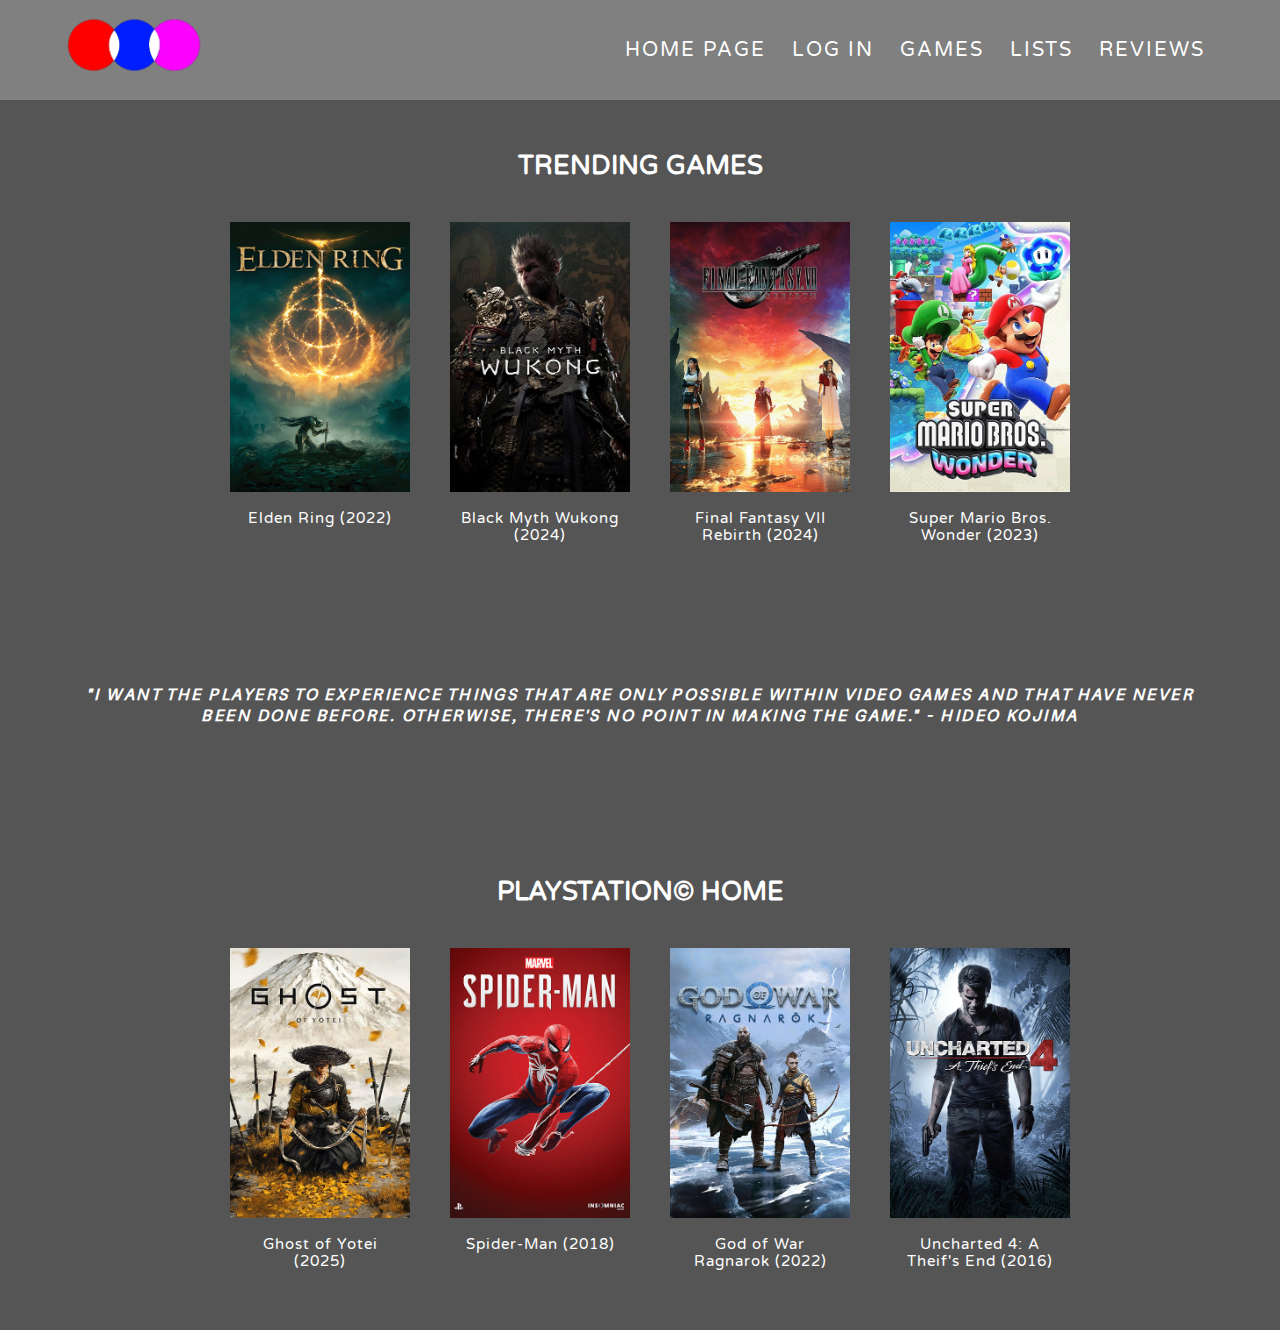
==== games.html @ 78359f3a "Add files via upload" ====
<!DOCTYPE html>
<html lang="en">
<head>
    <meta charset="UTF-8">
    <meta name="viewport" content="width=device-width, initial-scale=1.0">
    <title>Games</title>
    <link rel="stylesheet"
    href="styles.css">
</head>
<body>
    <div class="box-area">
        <header>
        <div class="wrapper">
            <div class="logo">
                <a href="#"><img src="Images/Gamerboxd logo2.png" alt="GameBoxd logo"></a>
            </div>
          
            <nav>
                <a href="index.html">Home Page</a>
                <a href="log-in.html">Log In</a>
                <a href="games.html">Games</a>
                <a href="lists.html">Lists</a>
                <a href="Review Page.html">Reviews</a>
            </nav>
          
            <div class="dropdown">
                <button>≡</button>
                <div class="nav-button">
                  <a href="index.html">Home Page</a>
                  <a href="log-in.html">Log In</a>
                  <a href="games.html">Games</a>
                  <a href="lists.html">Lists</a>
                  <a href="Review Page.html">Reviews</a>
                </div>
            </div>
          
        </div>
        </header>
    
    </div>

    <div class="main-game-page">

        <h2>TRENDING GAMES</h2>

        <div class="top-games">

        <div class="gaming">
        <img src="Images/elden-ring.png" alt="Elden Ring">
        <div class="caption">Elden Ring (2022)</div>
        </div>

        <div class="gaming">
        <img src="Images/black-myth-wukong.png" alt="Black Myth Wukong">
        <div class="caption">Black Myth Wukong (2024)</div>
        </div>

        <div class="gaming">
        <img src="Images/final-fantasy.png" alt="Final Fantasy VII Rebirth">
        <div class="caption">Final Fantasy VII Rebirth (2024)</div>
        </div>
  
        <div class="gaming">
        <img src="Images/mario.png" alt="Super Mario Bros. Wonder">
        <div class="caption">Super Mario Bros. Wonder (2023)</div>
        </div>

        </div>

        <h1>"I want the players to experience things that are only possible within video games and that have never been done before. Otherwise, there's no point in making the game." - Hideo Kojima</h1>

        <h2>PLAYSTATION© HOME</h2>

        <div class="top-games">

        <div class="gaming">
        <img src="Images/ghost-of-yotei.png" alt="Ghost of Yotei">
        <div class="caption">Ghost of Yotei (2025)</div>
        </div>

        <div class="gaming">
        <img src="Images/spiderman-2018.png" alt="Spider-man 2018">
        <div class="caption">Spider-Man (2018)</div>
        </div>

        <div class="gaming">
        <img src="Images/god-ragnarok.png" alt="God of War Ragnarok">
        <div class="caption">God of War Ragnarok (2022)</div>
        </div>
  
        <div class="gaming">
        <img src="Images/uncharted4.png" alt="Uncharted 4">
        <div class="caption">Uncharted 4: A Theif's End (2016)</div>
        </div>

        </div>

    </div>

</body>
</html>
---- styles.css ----
@import url('https://fonts.googleapis.com/css2?family=Hedvig+Letters+Sans&family=Varela+Round&display=swap');

 * {
    margin: 0;
    padding: 0;
}

html {
    font-size: 110%;
}

body {
    display: flex;
    flex-direction: column;
    font-family: 'Hedvig Letters Sans', 'Varela Round', sans-serif;
    text-align: center;
    background-color: #555555;
}

h1 {
    text-transform: uppercase;
    letter-spacing: 0.14rem;
    color: white;
    text-align: center;
}

img {
    display: block;
}

.wrapper {
    width: 90%;
    margin: 0 auto;
}

header {
    width: 100%;
    height: 100px;
    background: grey;
    position: fixed;
}

.logo {
    width: 30%;
    float: left;
    text-align: left;
}

.logo img {
    max-height: 70px;
    padding-top: 10px;
}

nav {
    float: right;
    line-height: 100px;
}

nav a {
    text-decoration: none;
    font-family: 'Varela Round';
    letter-spacing: 2px;
    font-size: 20px;
    color: white;
    padding: 36px 10px;
    margin: 0 1px;
    text-transform: uppercase;
    font-weight: 500;
}

nav a:hover {
    background: white;
    color: black;
}

.banner-area {
    background-image: url(Images/Astrobot.jpeg);
    background-size: cover;
    background-position: center center;
    top: 100px;
    height: 100vh;
    width: 100%;
    position: fixed;
    z-index: -1;
}

.banner-area::after{
    content: '';
    position: absolute;
    top: 0;
    left: 0;
    display: block;
    width: 100%;
    height: 100%;
    background: #555555;
    opacity: .7;
    z-index: -1;
}

.banner-area h2 {
    padding-top: 15%;
    font-size: 65px;
    color: white;
}

.content-area {
    width: 100%;
    height: 1900px;
    position: relative;
    background: #555555;
    top: 800px;
}

.content-area h2 {
    font-size: 20px;
    margin: 0;
    padding-top: 80px;
    padding-bottom: 20px;
    letter-spacing: 4px;
    color: white;
    font-family:'Varela Round';
}

.dropdown {
    display: inline-block;
    text-align: left;
}

.dropdown button {
    background-color: hsl(0, 0%, 80%);
    color: white;
    padding: 10px 15px;
    border: none;
    cursor: pointer;
    position: absolute;
    right: 0;
    margin-right: 15px;
    font-size: xx-large;
    width: 80px;
}

.dropdown a {
    display: block;
    color: black;
    text-decoration: none;
    padding: 10px 15px;
}

.dropdown .nav-button {
    display: none;
    position: absolute;
    right:0;
    margin-right: 5px;
    margin-top: 55px;
    background-color: hsl(0, 0%, 95%);
    min-width: 100px;
    box-shadow: 2px 2px 5px rgba(0, 0%, 0%, 0.8);
    z-index: 3;
}

.dropdown:hover .nav-button {
    display: block;
}

.dropdown:hover button {
    background-color: hsl(0, 0%, 70%);
}

.dropdown a:hover {
    background-color: hsl(0, 0%, 90%);
}

@media (min-width: 1024px) {
    .dropdown {
        display: none;
    }
}

@media (max-width: 1025px) {
    nav {
        display: none;
    }
}

/*TRENDING GAMES*/

.featured-games {
    display: flex;
    flex-wrap: wrap;
    justify-content: center;
    gap: 20px;
}

.poster {
    width: 200px;
    padding: 10px;
    box-sizing: border-box;
}

.poster img {
    max-width: 100%;
    height: auto;
    display: block;
    margin: 10px;
}

@media (max-width: 768px) {
    .poster {
        width: 45%;

    }
}

@media (max-width: 480px) {
    .poster {
        width: 90%;

    }
}

.list-row {
    display: flex;
    flex-wrap: wrap;
    justify-content: center;
    gap: 20px;
}

.list-container {
    width: 200px;
    padding: 10px;
    box-sizing: border-box;
}

.list-container img {
    max-width: 100%;
    height: auto;
    display: block;
    margin: 10px;
}

.caption {
    text-align: center;
    align-items: center;
    color: white;
    font-family: 'Varela Round';
    font-size: smaller;
    letter-spacing: 1px;
    padding-top: 8px;
    padding-bottom: 50px;
}

@media (max-width: 768px) {
    .list {
        width: 45%;

    }
}

@media (max-width: 480px) {
    .list {
        width: 90%;

    }
}

.page-footer {
    background-color: grey;
}

.footer-row {
    color: white;
    text-align: center;
}

.footer-list {
    list-style: none;
    margin: 3rem 0;
    padding-top: 80px;
}

.footer-list li {
    margin: 1rem 0;
}

.footer-list a {
    color: white;
    font-size: 1.25rem;
    font-weight: bold;
}

.copyright {
    border-top: 2px solid white;
    font-size: 1.25rem;
    padding-top: 60px;
    padding-bottom: 80px;
}

/*LOG IN CSS*/

    
.login-container {
    height: 100%;
    margin: 0;
    margin-top: 250px;
    display: flex;
    justify-content: center;
    align-items: center;
}

.login {
    border: 1px solid black;
    width: 400px;
    height: 500px;
    background: url('Images/no\ mans\ sky.jpg');
    color: white;
    border-radius: 20px;
    box-shadow: 0px 0px 20px black;
    background-size: cover;
    background-position: center;
    overflow: hidden;
}

form {
    display: block;
    box-sizing: border-box;
    padding: 40px;
    width: 100%;
    height: 100%;
    backdrop-filter: brightness(60%);
    flex-direction: column;
    display: flex;
    gap: 5px;
}

.login h1 {
    font-weight: normal;
    font-size: 24px;
    text-shadow: 0px 0px 2px black;
    margin-bottom: 60px;
}

label {
    color: rgba(255, 255, 255, 0.8);
    text-transform: uppercase;
    font-size: 10px;
    letter-spacing: 2px;
    padding-left: 10px;
}

input {
    background: rgba(255, 255, 255, 0.3);
    height: 40px;
    line-height: 40px;
    border-radius: 20px;
    padding: 0 20px;
    border: none;
    margin-bottom: 20px;
    color: white;
}

.login button {
    background: rgb(45, 126, 231);
    height: 40px;
    line-height: 40px;
    border-radius: 40px;
    border: none;
    margin: 10px 0;
    box-shadow: 0px 0px 5px rgba(0, 0, 0, 0.3);
    color: white;
}

/*REVIEW PAGE*/

.main-review-page {
    height: 100%;
    margin: 0;
    margin-top: 200px;
    display: flex;
    justify-content: center;
    align-items: center;
    flex-direction: column;
}

.review-welcome h1 {
    display: flex;
    text-align: center;
    font-family: 'Varela Round';
    padding-bottom: 60px;
    font-size: x-large;
    padding-left: 20px;
    padding-right: 20px;
}

.written-reviews {
    border-top: 2px solid white;
    padding-top: 40px;
    color: white;
    margin: 0 100px;
}

.written-reviews h2 {
    font-size: large;
    text-align: left;
    padding-bottom: 20px;
}

.written-reviews h3 {
    font-size: x-large;
    padding-bottom: 40px;
    text-align: left;
}

.review-poster {
    flex-direction: row;
}

.review-poster img {
    width: 235px;
    padding-bottom: 40px;
    border: 10% white;
}

.review-poster p {
    color: white;
    font-style: italic;
    letter-spacing: 1px;
}

.written-reviews h4 {
    padding-bottom: 40px;
    padding-top: 20px;
    text-align: right;
    letter-spacing: 2px;
}

.comments {
    text-align: left;
}

.comments h2 {
    font-size: x-large;
    padding-bottom: 40px;
    text-transform: uppercase;
}

.comments h3 {
    font-size: large;
}

.comments p {
    margin-left: 100px;
    padding-bottom: 80px;
    font-style: italic;
    letter-spacing: 1px;
}

/*GAMES HOME*/

.main-game-page h2 {
    padding-top: 150px;
    color: white;
    font-family: 'Varela Round';
}

.main-game-page h1 {
    padding-top: 80px;
    font-size: medium;
    margin-left: 80px;
    margin-right: 80px;
    font-style: italic;
}


.top-games {
    padding-top: 20px;
    display: flex;
    flex-wrap: wrap;
    justify-content: center;
    gap: 20px;
}

.gaming {
    width: 200px;
    padding: 10px;
    box-sizing: border-box;
}

.gaming img {
    max-width: 100%;
    height: auto;
    display: block;
    margin: 10px;
}

.caption {
    text-align: center;
    align-items: center;
    color: white;
    font-family: 'Varela Round';
    font-size: smaller;
    letter-spacing: 1px;
    padding-top: 8px;
    padding-bottom: 50px;
    padding-left: 20px;
}

@media (max-width: 768px) {
    .list {
        width: 45%;

    }
}

@media (max-width: 480px) {
    .list {
        width: 90%;

    }
}

/*LIST HOME*/
.main-list-page h2 {
    padding-top: 150px;
    color: white;
    font-family: 'Varela Round';

}

.list-row2 {
    display: flex;
    flex-wrap: wrap;
    justify-content: center;
    gap: 20px;
    padding-top: 20px;
}

.list-container2 {
    width: 200px;
    padding: 10px;
    box-sizing: border-box;
}

.list-container2 img {
    max-width: 100%;
    height: auto;
    display: block;
    margin: 10px;
}

.caption {
    text-align: center;
    align-items: center;
    color: white;
    font-family: 'Varela Round';
    font-size: smaller;
    letter-spacing: 1px;
    padding-top: 8px;
    padding-bottom: 50px;
}

@media (max-width: 768px) {
    .list {
        width: 45%;

    }
}

@media (max-width: 480px) {
    .list {
        width: 90%;

    }
}

/*GOD OF WAR LIST*/
.godofwarheadings {
    text-align: left;
    color: white;
    font-family: 'Varela Round';
    Margin: 70px;
}

.godofwarheadings h2 {
    padding-top: 120px;
}

.godofwarheadings h4 {
    font-size: small;
}


.godofwarlistrow {
    display: flex;
    flex-wrap: wrap;
    justify-content: center;
    gap: 20px;
}

.godofwarposter {
    width: 200px;
    padding-left: 10px;
    padding-right: 10px;
    box-sizing: border-box;
}

.godofwarposter img {
    max-width: 100%;
    height: auto;
    display: block;
    margin: 10px;
}

.listcomments {
    color: white;
    margin: 70px;
}

.listcomments {
    text-align: left;
}

.listcomments h2 {
    font-size: x-large;
    padding-bottom: 10px;
    text-transform: uppercase;
}

.listcomments h3 {
    font-size: medium;
    padding-bottom: 30px;
}

.listcomments p {
    margin-left: 80px;
    padding-bottom: 40px;
    font-style: italic;
    letter-spacing: 1px;
}

@media (max-width: 768px) {
    .poster {
        width: 45%;

    }
}

@media (max-width: 480px) {
    .poster {
        width: 90%;

    }
}
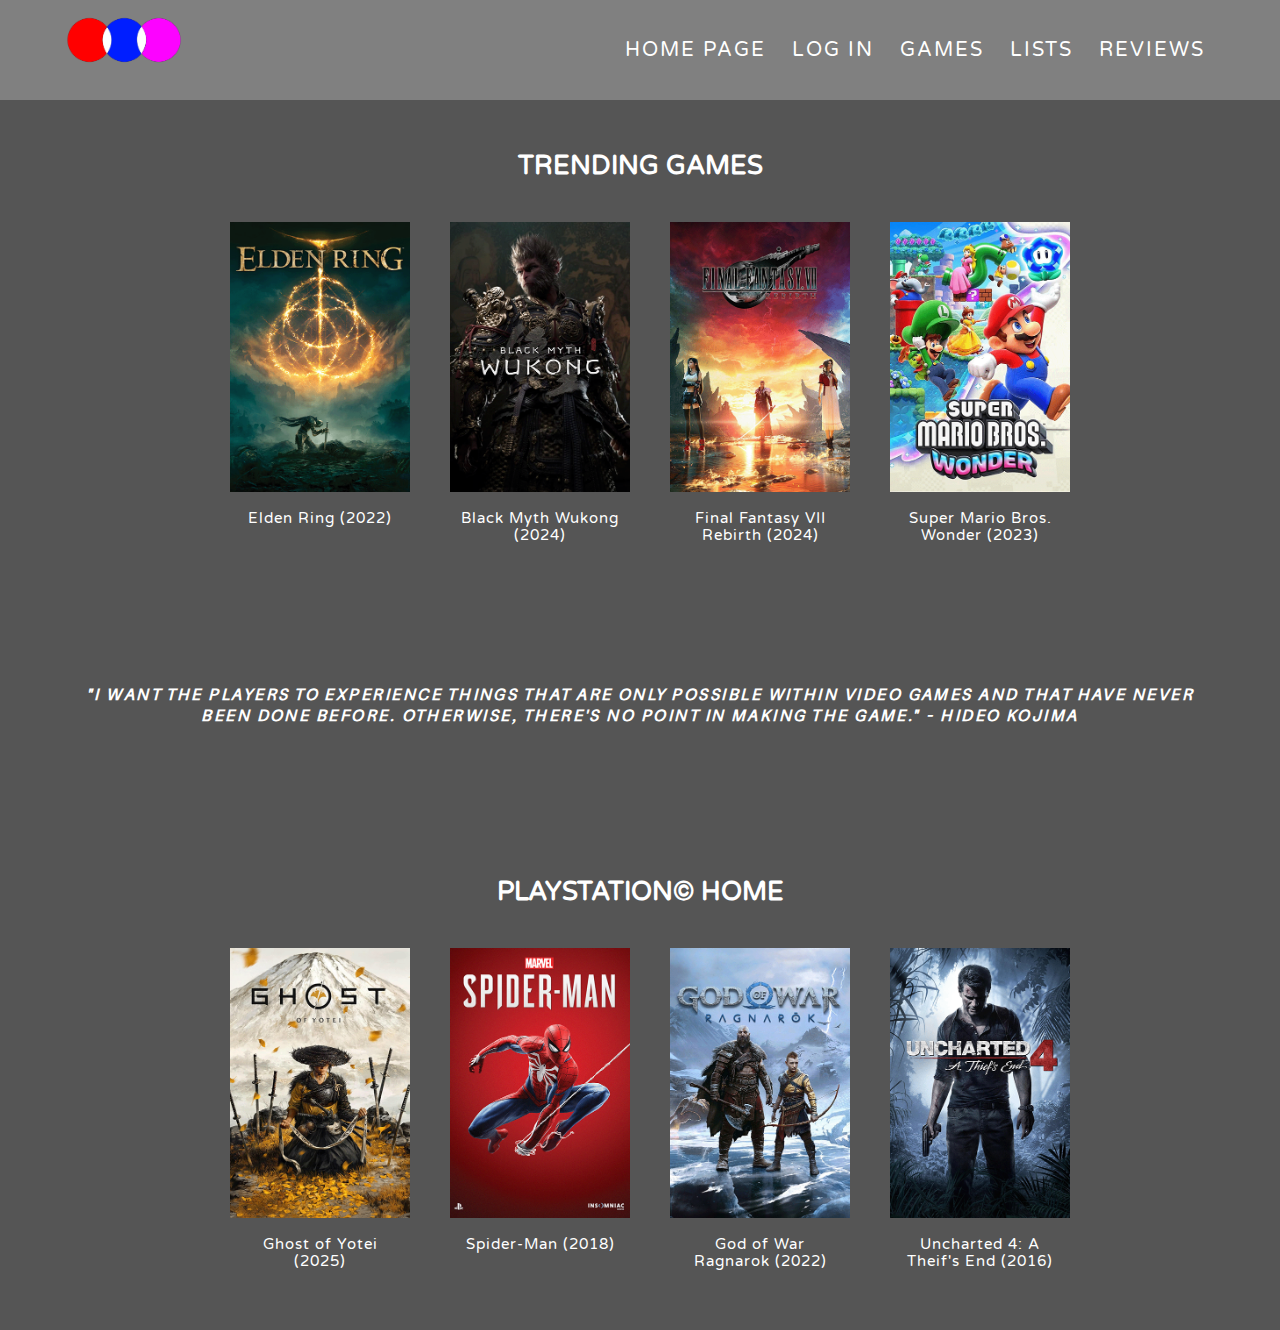
==== commit 9ca6b4e9: "Update games.html" ====
--- a/games.html
+++ b/games.html
@@ -12,7 +12,7 @@
         <header>
         <div class="wrapper">
             <div class="logo">
-                <a href="#"><img src="Images/Gamerboxd logo2.png" alt="GameBoxd logo"></a>
+                <a href="#"><img src="Images/gamerboxd-logo2.png" alt="GameBoxd logo"></a>
             </div>
           
             <nav>
@@ -20,7 +20,7 @@
                 <a href="log-in.html">Log In</a>
                 <a href="games.html">Games</a>
                 <a href="lists.html">Lists</a>
-                <a href="Review Page.html">Reviews</a>
+                <a href="review-page.html">Reviews</a>
             </nav>
           
             <div class="dropdown">
@@ -30,7 +30,7 @@
                   <a href="log-in.html">Log In</a>
                   <a href="games.html">Games</a>
                   <a href="lists.html">Lists</a>
-                  <a href="Review Page.html">Reviews</a>
+                  <a href="review-page.html">Reviews</a>
                 </div>
             </div>
           
@@ -98,4 +98,4 @@
     </div>
 
 </body>
-</html>+</html>
--- a/styles.css
+++ b/styles.css
@@ -47,7 +47,7 @@
 }
 
 .logo img {
-    max-height: 70px;
+    max-height: 60px;
     padding-top: 10px;
 }
 
@@ -78,7 +78,7 @@
     background-size: cover;
     background-position: center center;
     top: 100px;
-    height: 100vh;
+    height: 70vh;
     width: 100%;
     position: fixed;
     z-index: -1;
@@ -101,6 +101,13 @@
     padding-top: 15%;
     font-size: 65px;
     color: white;
+}
+
+@media (max-width: 600px) {
+    .banner-area h2 {
+        font-size: 40px;
+        padding-top: 120px;
+    }
 }
 
 .content-area {
@@ -109,6 +116,7 @@
     position: relative;
     background: #555555;
     top: 800px;
+    z-index: 1;
 }
 
 .content-area h2 {
@@ -119,6 +127,12 @@
     letter-spacing: 4px;
     color: white;
     font-family:'Varela Round';
+}
+
+@media (max-width: 600px) {
+    .content-area {
+        height: 3300px;
+    }
 }
 
 .dropdown {
@@ -204,20 +218,6 @@
     margin: 10px;
 }
 
-@media (max-width: 768px) {
-    .poster {
-        width: 45%;
-
-    }
-}
-
-@media (max-width: 480px) {
-    .poster {
-        width: 90%;
-
-    }
-}
-
 .list-row {
     display: flex;
     flex-wrap: wrap;
@@ -326,7 +326,6 @@
     padding: 40px;
     width: 100%;
     height: 100%;
-    backdrop-filter: brightness(60%);
     flex-direction: column;
     display: flex;
     gap: 5px;
@@ -340,7 +339,7 @@
 }
 
 label {
-    color: rgba(255, 255, 255, 0.8);
+    color: rgba(255, 255, 255, 1);
     text-transform: uppercase;
     font-size: 10px;
     letter-spacing: 2px;
@@ -636,17 +635,3 @@
     font-style: italic;
     letter-spacing: 1px;
 }
-
-@media (max-width: 768px) {
-    .poster {
-        width: 45%;
-
-    }
-}
-
-@media (max-width: 480px) {
-    .poster {
-        width: 90%;
-
-    }
-}